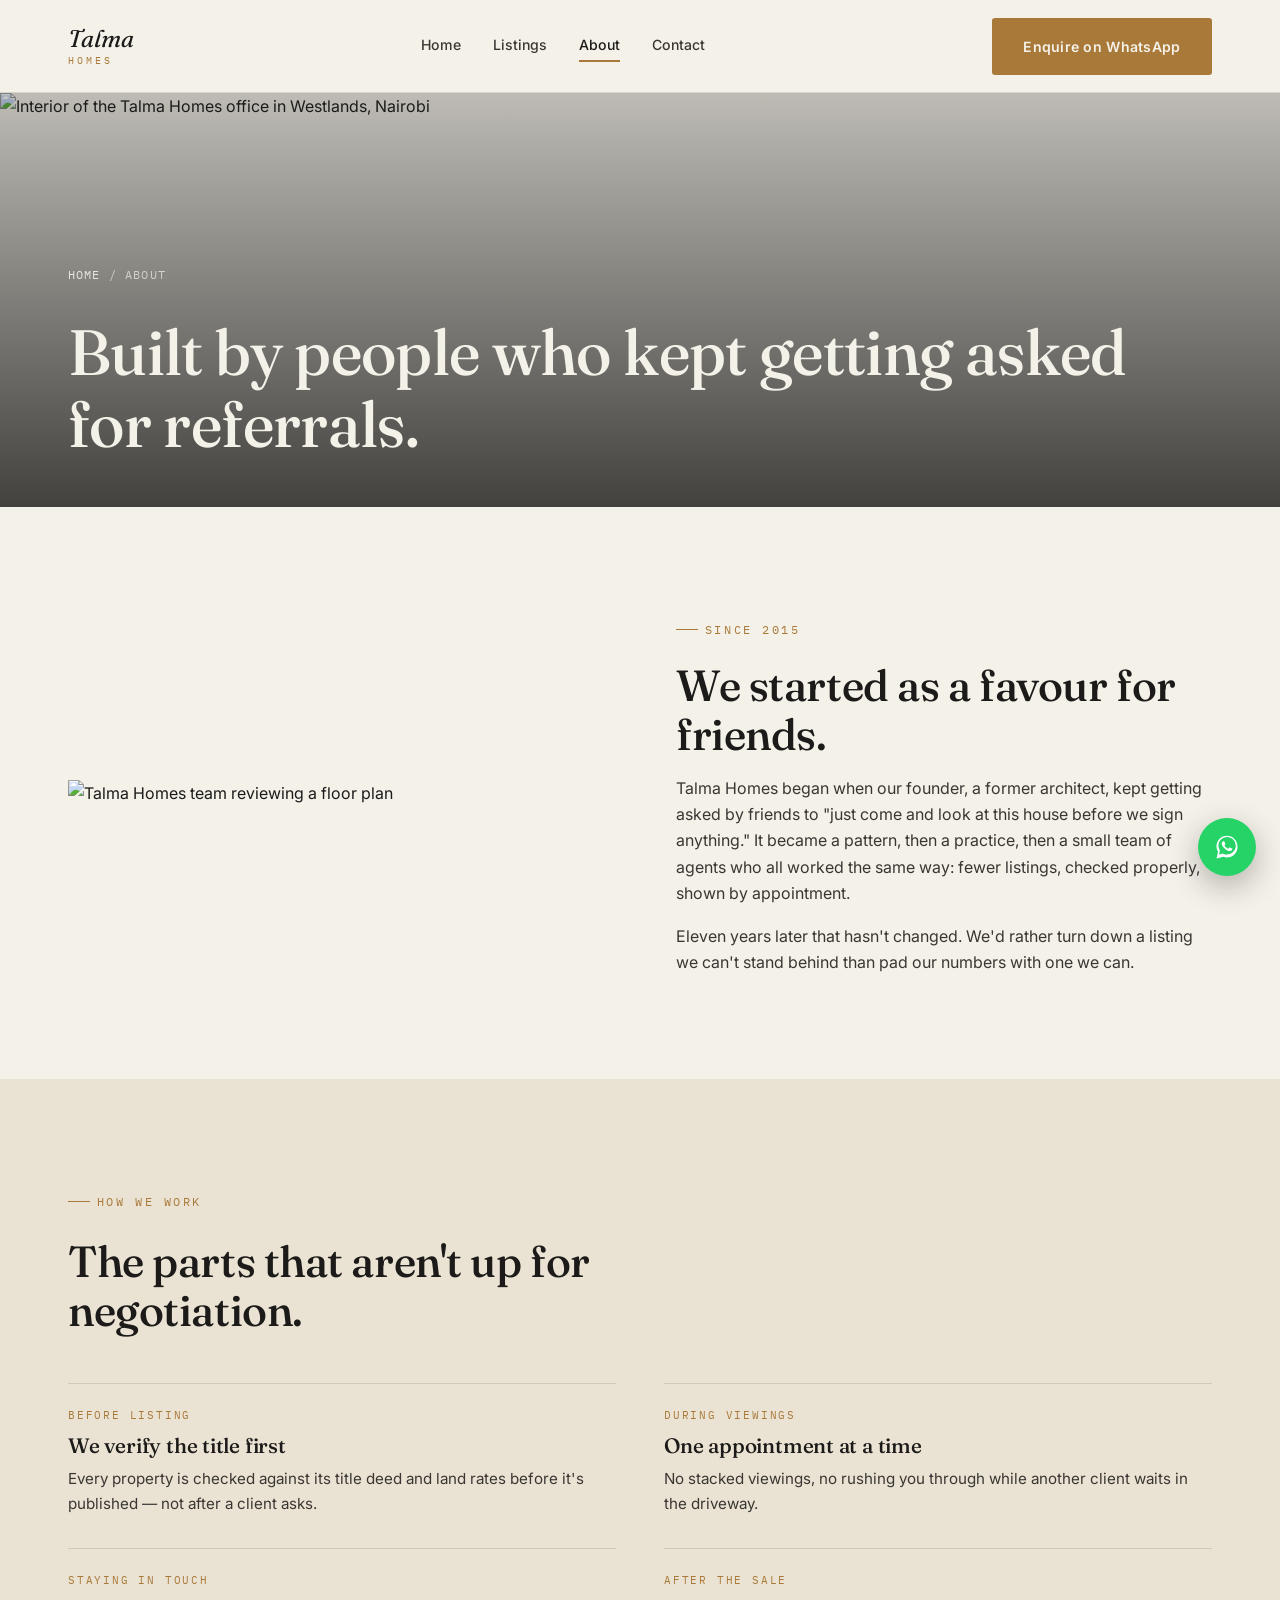
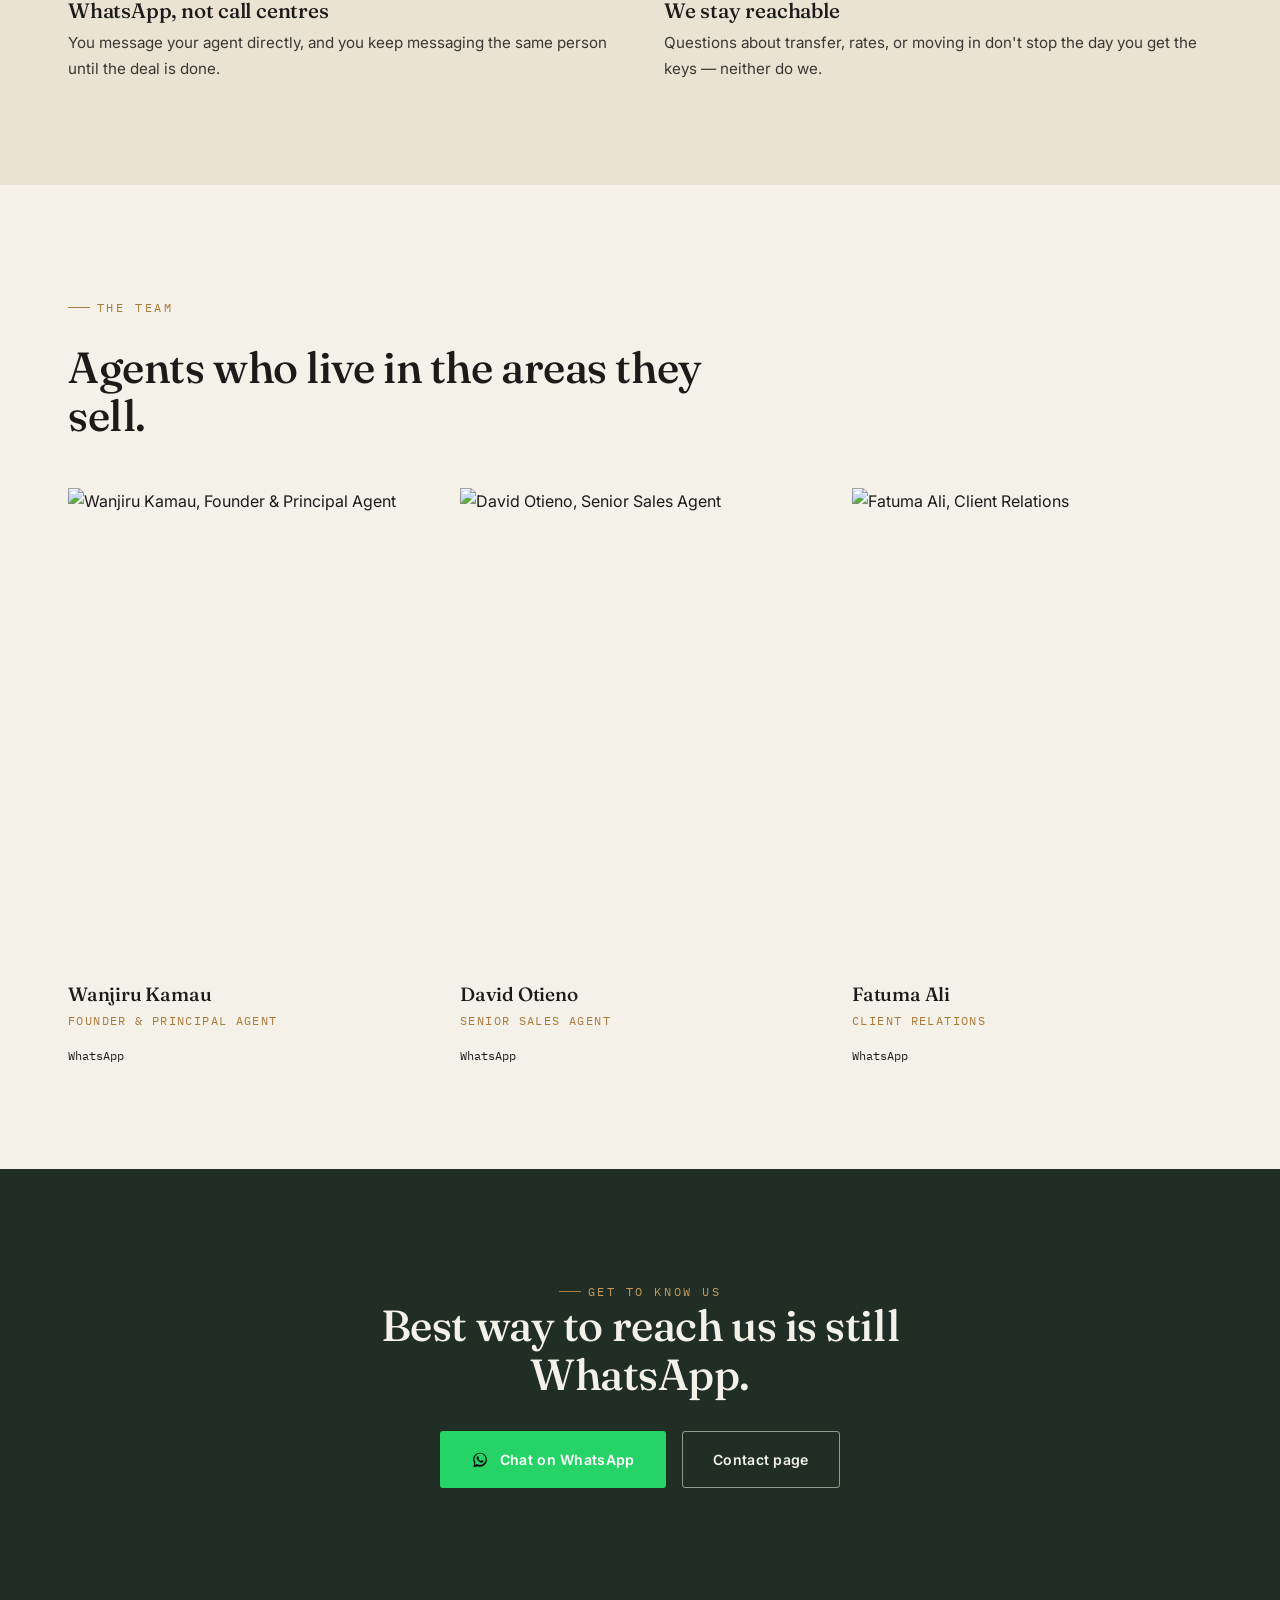
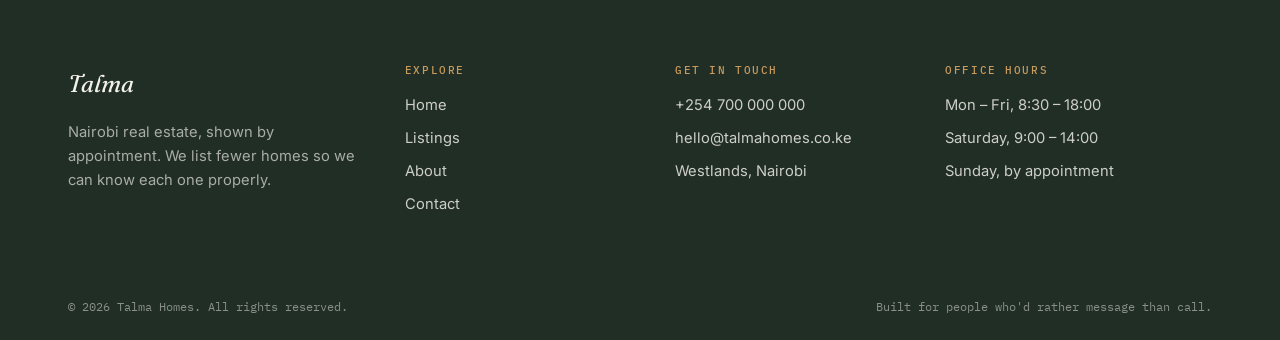
==== about.html @ 682d4762 "Add files via upload" ====
<!DOCTYPE html>
<html lang="en">
<head>
<meta charset="UTF-8">
<meta name="viewport" content="width=device-width, initial-scale=1.0">
<title>About — Talma Homes</title>
<meta name="description" content="Talma Homes is a Nairobi real estate agency built around verified listings, private viewings, and answering clients on WhatsApp.">
<link rel="preconnect" href="https://fonts.googleapis.com">
<link rel="preconnect" href="https://fonts.gstatic.com" crossorigin>
<link href="https://fonts.googleapis.com/css2?family=Fraunces:ital,opsz,wght@0,9..144,300;0,9..144,500;0,9..144,600;1,9..144,500&family=Inter:wght@400;500;600;700&family=IBM+Plex+Mono:wght@400;500;600&display=swap" rel="stylesheet">
<link rel="stylesheet" href="styles.css">
</head>
<body>

<header class="site-header">
  <div class="container nav">
    <a href="index.html" class="logo">
      <span class="logo-mark">Talma</span>
      <span class="logo-sub">HOMES</span>
    </a>
    <nav class="nav-links" aria-label="Primary">
      <a href="index.html">Home</a>
      <a href="listings.html">Listings</a>
      <a href="about.html" aria-current="page">About</a>
      <a href="contact.html">Contact</a>
    </nav>
    <div class="nav-right">
      <a class="btn btn-brass js-wa-generic" href="#" target="_blank" rel="noopener">Enquire on WhatsApp</a>
      <button class="nav-toggle" aria-label="Open menu" aria-expanded="false">
        <span></span><span></span><span></span>
      </button>
    </div>
  </div>
</header>

<div class="mobile-menu">
  <div class="mobile-menu__top">
    <span class="logo-mark">Talma</span>
    <button class="mobile-menu__close" aria-label="Close menu">&times;</button>
  </div>
  <a href="index.html">Home</a>
  <a href="listings.html">Listings</a>
  <a href="about.html">About</a>
  <a href="contact.html">Contact</a>
  <a href="#" class="js-wa-generic" target="_blank" rel="noopener">Chat on WhatsApp</a>
</div>

<main>

  <section class="page-banner">
    <div class="page-banner__bg">
      <img src="https://picsum.photos/seed/talma-about-banner/1600/700" alt="Interior of the Talma Homes office in Westlands, Nairobi">
    </div>
    <div class="container page-banner__content">
      <div class="breadcrumb"><a href="index.html">Home</a> / About</div>
      <h1>Built by people who kept getting asked for referrals.</h1>
    </div>
  </section>

  <section class="section">
    <div class="container split">
      <div class="split__media frame">
        <span class="corner corner--tl"></span><span class="corner corner--tr"></span><span class="corner corner--bl"></span><span class="corner corner--br"></span>
        <img src="https://picsum.photos/seed/talma-about-team/900/1000" alt="Talma Homes team reviewing a floor plan">
      </div>
      <div class="split__copy">
        <span class="eyebrow">Since 2015</span>
        <h2>We started as a favour for friends.</h2>
        <p>Talma Homes began when our founder, a former architect, kept getting asked by friends to "just come and look at this house before we sign anything." It became a pattern, then a practice, then a small team of agents who all worked the same way: fewer listings, checked properly, shown by appointment.</p>
        <p>Eleven years later that hasn't changed. We'd rather turn down a listing we can't stand behind than pad our numbers with one we can.</p>
      </div>
    </div>
  </section>

  <section class="section section--alt">
    <div class="container">
      <div class="section-head">
        <span class="eyebrow">How we work</span>
        <h2>The parts that aren't up for negotiation.</h2>
      </div>
      <div class="value-grid">
        <div class="value-item">
          <span class="value-item__label">Before listing</span>
          <h3 class="value-item__title">We verify the title first</h3>
          <p class="value-item__text">Every property is checked against its title deed and land rates before it's published — not after a client asks.</p>
        </div>
        <div class="value-item">
          <span class="value-item__label">During viewings</span>
          <h3 class="value-item__title">One appointment at a time</h3>
          <p class="value-item__text">No stacked viewings, no rushing you through while another client waits in the driveway.</p>
        </div>
        <div class="value-item">
          <span class="value-item__label">Staying in touch</span>
          <h3 class="value-item__title">WhatsApp, not call centres</h3>
          <p class="value-item__text">You message your agent directly, and you keep messaging the same person until the deal is done.</p>
        </div>
        <div class="value-item">
          <span class="value-item__label">After the sale</span>
          <h3 class="value-item__title">We stay reachable</h3>
          <p class="value-item__text">Questions about transfer, rates, or moving in don't stop the day you get the keys — neither do we.</p>
        </div>
      </div>
    </div>
  </section>

  <section class="section">
    <div class="container">
      <div class="section-head">
        <span class="eyebrow">The team</span>
        <h2>Agents who live in the areas they sell.</h2>
      </div>
      <div class="team-grid" id="team-grid"></div>
    </div>
  </section>

  <section class="section cta-band section--dark">
    <div class="container">
      <span class="eyebrow eyebrow--dark eyebrow--center">Get to know us</span>
      <h2>Best way to reach us is still WhatsApp.</h2>
      <div class="btn-row">
        <a href="#" class="btn btn-whatsapp js-wa-generic" target="_blank" rel="noopener">
          <svg viewBox="0 0 32 32" xmlns="http://www.w3.org/2000/svg" aria-hidden="true"><path d="M16.02 3C9.4 3 4 8.4 4 15.02c0 2.34.66 4.53 1.8 6.4L4 29l7.76-1.76a11.9 11.9 0 0 0 4.26.78h.01c6.62 0 12.02-5.4 12.02-12.02C28.05 8.4 22.65 3 16.02 3zm0 21.86c-1.5 0-2.96-.4-4.24-1.15l-.3-.18-4.6 1.04 1.06-4.48-.2-.31a9.83 9.83 0 0 1-1.53-5.26c0-5.46 4.45-9.9 9.92-9.9 2.65 0 5.14 1.03 7.01 2.9a9.85 9.85 0 0 1 2.9 6.99c0 5.47-4.45 9.9-9.92 9.9zm5.44-7.42c-.3-.15-1.76-.87-2.03-.97-.27-.1-.47-.15-.67.15-.2.3-.77.97-.94 1.17-.17.2-.35.22-.65.07-.3-.15-1.25-.46-2.38-1.47-.88-.78-1.47-1.75-1.65-2.05-.17-.3-.02-.46.13-.6.14-.14.3-.35.45-.52.15-.17.2-.3.3-.5.1-.2.05-.37-.02-.52-.07-.15-.67-1.6-.92-2.2-.24-.58-.49-.5-.67-.5h-.57c-.2 0-.52.07-.79.37s-1.04 1.02-1.04 2.48 1.07 2.87 1.22 3.07c.15.2 2.1 3.2 5.08 4.49.71.3 1.26.49 1.69.62.71.23 1.36.2 1.87.12.57-.08 1.76-.72 2-1.42.25-.7.25-1.29.17-1.42-.07-.12-.27-.2-.57-.35z"/></svg>
          Chat on WhatsApp
        </a>
        <a href="contact.html" class="btn btn-outline--light">Contact page</a>
      </div>
    </div>
  </section>

</main>

<footer class="site-footer">
  <div class="container footer-grid">
    <div class="footer-brand">
      <span class="logo-mark">Talma</span>
      <p>Nairobi real estate, shown by appointment. We list fewer homes so we can know each one properly.</p>
    </div>
    <div class="footer-col">
      <h4>Explore</h4>
      <ul>
        <li><a href="index.html">Home</a></li>
        <li><a href="listings.html">Listings</a></li>
        <li><a href="about.html">About</a></li>
        <li><a href="contact.html">Contact</a></li>
      </ul>
    </div>
    <div class="footer-col">
      <h4>Get in touch</h4>
      <ul>
        <li class="js-phone-display">+254 700 000 000</li>
        <li class="js-email-display">hello@talmahomes.co.ke</li>
        <li>Westlands, Nairobi</li>
      </ul>
    </div>
    <div class="footer-col">
      <h4>Office hours</h4>
      <ul>
        <li>Mon – Fri, 8:30 – 18:00</li>
        <li>Saturday, 9:00 – 14:00</li>
        <li>Sunday, by appointment</li>
      </ul>
    </div>
  </div>
  <div class="container footer-bottom">
    <span>© <span id="year"></span> Talma Homes. All rights reserved.</span>
    <span>Built for people who'd rather message than call.</span>
  </div>
</footer>

<script src="data.js"></script>
<script src="main.js"></script>
</body>
</html>
---- styles.css ----
/* ==========================================================================
   TALMA HOMES — Stylesheet
   Design language: architectural drafting meets modern real estate.
   Signature device: the "title block" (spec-sheet strip) and corner
   registration marks, borrowed from architectural drawings.
   ========================================================================== */

/* ---------- Reset ---------- */
*, *::before, *::after { box-sizing: border-box; }
html { scroll-behavior: smooth; }
body, h1, h2, h3, h4, p, figure, blockquote { margin: 0; }
ul, ol { margin: 0; padding: 0; list-style: none; }
img { max-width: 100%; display: block; }
a { color: inherit; text-decoration: none; }
button { font: inherit; cursor: pointer; }
input, textarea, select { font: inherit; }

@media (prefers-reduced-motion: reduce) {
  *, *::before, *::after { animation-duration: 0.01ms !important; animation-iteration-count: 1 !important; transition-duration: 0.01ms !important; scroll-behavior: auto !important; }
}

/* ---------- Tokens ---------- */
:root {
  /* color */
  --ink: #1C1B19;
  --ink-soft: #3A3733;
  --canvas: #F4F1E9;
  --canvas-alt: #EAE3D3;
  --stone: #8F8778;
  --stone-light: #C9C2B0;
  --brass: #A9793A;
  --brass-light: #C89A5B;
  --brass-dark: #8A5F2A;
  --pine: #202E26;
  --pine-light: #2C3E32;
  --white: #FFFFFF;
  --line: rgba(28, 27, 25, 0.13);
  --line-on-dark: rgba(244, 241, 233, 0.16);
  --wa-green: #25D366;
  --wa-green-dark: #1DA851;

  /* type */
  --font-display: 'Fraunces', 'Iowan Old Style', serif;
  --font-body: 'Inter', -apple-system, sans-serif;
  --font-mono: 'IBM Plex Mono', 'SFMono-Regular', monospace;

  /* spacing */
  --sp-1: .5rem;
  --sp-2: 1rem;
  --sp-3: 1.5rem;
  --sp-4: 2rem;
  --sp-5: 3rem;
  --sp-6: 4.5rem;
  --sp-7: 6.5rem;

  --radius: 3px;
  --shadow-card: 0 1px 2px rgba(28,27,25,.04), 0 12px 28px -14px rgba(28,27,25,.28);
  --shadow-float: 0 10px 30px rgba(28,27,25,.3);
}

/* ---------- Base ---------- */
body {
  font-family: var(--font-body);
  color: var(--ink);
  background: var(--canvas);
  font-size: 16px;
  line-height: 1.65;
  -webkit-font-smoothing: antialiased;
}

h1, h2, h3, h4 { font-family: var(--font-display); font-weight: 500; line-height: 1.12; color: var(--ink); letter-spacing: -0.01em; }
h1 { font-size: clamp(2.6rem, 5vw, 4.6rem); font-weight: 500; }
h2 { font-size: clamp(2rem, 3.4vw, 2.9rem); }
h3 { font-size: clamp(1.3rem, 2vw, 1.6rem); }
p { color: var(--ink-soft); }
p + p { margin-top: 1em; }

.lede { font-size: clamp(1.05rem, 1.6vw, 1.25rem); color: var(--ink-soft); max-width: 46ch; }
.lede--center { margin-inline: auto; text-align: center; }
.empty-state { grid-column: 1 / -1; font-family: var(--font-mono); font-size: .9rem; color: var(--stone); padding: var(--sp-5) 0; text-align: center; }

:focus-visible { outline: 2px solid var(--brass); outline-offset: 3px; }

/* Eyebrow label — small tracked mono caption used above headings */
.eyebrow {
  font-family: var(--font-mono);
  font-size: .72rem;
  letter-spacing: .22em;
  text-transform: uppercase;
  color: var(--brass);
  display: inline-flex;
  align-items: center;
  gap: .6em;
}
.eyebrow::before { content: ''; width: 22px; height: 1px; background: var(--brass); display: inline-block; }
.eyebrow--dark { color: var(--brass-light); }
.eyebrow--center { justify-content: center; }

/* ---------- Layout ---------- */
.container { max-width: 1240px; margin-inline: auto; padding-inline: clamp(1.25rem, 4vw, 3rem); }
.section { padding-block: var(--sp-7); }
.section--tight { padding-block: var(--sp-5); }
.section--alt { background: var(--canvas-alt); }
.section--dark { background: var(--pine); color: var(--canvas); }
.section--dark p { color: rgba(244,241,233,.72); }
.section--dark h2, .section--dark h3 { color: var(--canvas); }
.section-head { max-width: 640px; margin-bottom: var(--sp-5); }
.section-head + .section-head { margin-top: 0; }
.section-head h2 { margin-top: .6em; }
.section-head--split { display: flex; justify-content: space-between; align-items: flex-end; gap: var(--sp-4); max-width: none; }

.hairline { border: none; border-top: 1px solid var(--line); }
.hairline--dark { border-top: 1px solid var(--line-on-dark); }

/* ---------- Buttons ---------- */
.btn {
  display: inline-flex; align-items: center; justify-content: center; gap: .65rem;
  padding: 1rem 1.9rem; font-family: var(--font-body); font-weight: 600; font-size: .88rem;
  letter-spacing: .02em; border-radius: var(--radius); border: 1px solid transparent;
  transition: background .2s ease, color .2s ease, border-color .2s ease, transform .2s ease;
  white-space: nowrap;
}
.btn:active { transform: translateY(1px); }
.btn-brass { background: var(--brass); color: var(--canvas); }
.btn-brass:hover { background: var(--ink); color: var(--canvas); }
.btn-outline { border-color: var(--ink); color: var(--ink); background: transparent; }
.btn-outline:hover { background: var(--ink); color: var(--canvas); }
.btn-outline--light { border-color: rgba(244,241,233,.55); color: var(--canvas); }
.btn-outline--light:hover { background: var(--canvas); color: var(--ink); border-color: var(--canvas); }
.btn-whatsapp { background: var(--wa-green); color: #fff; }
.btn-whatsapp:hover { background: var(--wa-green-dark); }
.btn-block { width: 100%; }
.btn svg { width: 18px; height: 18px; flex-shrink: 0; }

/* ---------- Header / Nav ---------- */
.site-header {
  position: sticky; top: 0; z-index: 500;
  background: rgba(244, 241, 233, .92); backdrop-filter: blur(8px);
  border-bottom: 1px solid var(--line);
}
.nav { display: flex; align-items: center; justify-content: space-between; padding-block: 1.1rem; gap: var(--sp-3); }
.logo { display: flex; flex-direction: column; line-height: 1; gap: .3rem; }
.logo-mark { font-family: var(--font-display); font-style: italic; font-size: 1.5rem; color: var(--ink); }
.logo-sub { font-family: var(--font-mono); font-size: .6rem; letter-spacing: .3em; color: var(--brass); }
.nav-links { display: flex; align-items: center; gap: var(--sp-4); }
.nav-links a {
  font-size: .88rem; font-weight: 500; color: var(--ink-soft); position: relative; padding-bottom: 3px;
}
.nav-links a:hover, .nav-links a[aria-current="page"] { color: var(--ink); }
.nav-links a[aria-current="page"]::after {
  content: ''; position: absolute; left: 0; right: 0; bottom: -3px; height: 2px; background: var(--brass);
}
.nav-right { display: flex; align-items: center; gap: var(--sp-3); }
.nav-toggle { display: none; flex-direction: column; gap: 5px; background: none; border: none; padding: 6px; }
.nav-toggle span { width: 24px; height: 2px; background: var(--ink); display: block; transition: transform .25s ease, opacity .25s ease; }

.mobile-menu {
  position: fixed; inset: 0; background: var(--canvas); z-index: 600;
  display: flex; flex-direction: column; padding: var(--sp-3) clamp(1.25rem,4vw,3rem);
  transform: translateY(-100%); transition: transform .3s ease; overflow-y: auto;
}
.mobile-menu.is-open { transform: translateY(0); }
.mobile-menu__top { display: flex; justify-content: space-between; align-items: center; margin-bottom: var(--sp-5); }
.mobile-menu__close { background: none; border: none; font-size: 1.8rem; line-height: 1; color: var(--ink); }
.mobile-menu a { display: block; font-family: var(--font-display); font-size: 2rem; padding-block: .5rem; border-bottom: 1px solid var(--line); }
body.menu-open { overflow: hidden; }

/* ---------- Title block (signature component) ---------- */
.title-block { display: flex; flex-wrap: wrap; border-top: 1px solid var(--brass); border-bottom: 1px solid var(--brass); }
.title-block__item { padding: 1.1rem 1.6rem; border-right: 1px solid var(--line); flex: 1 1 150px; }
.title-block__item:last-child { border-right: none; }
.title-block__label { display: block; font-family: var(--font-mono); font-size: .66rem; letter-spacing: .16em; text-transform: uppercase; color: var(--stone); margin-bottom: .35rem; }
.title-block__value { font-family: var(--font-display); font-size: 1.25rem; color: var(--ink); }

.title-block--float {
  background: var(--canvas); box-shadow: var(--shadow-card); margin-top: -64px; position: relative; z-index: 20;
}
.title-block--dark { border-color: var(--brass-light); background: var(--pine-light); }
.title-block--dark .title-block__item { border-right-color: var(--line-on-dark); }
.title-block--dark .title-block__label { color: rgba(244,241,233,.6); }
.title-block--dark .title-block__value { color: var(--canvas); }

/* ---------- Corner registration marks ---------- */
.frame { position: relative; }
.corner { position: absolute; width: 20px; height: 20px; border-color: var(--brass); opacity: 0; transition: opacity .3s ease; pointer-events: none; }
.frame:hover .corner, .frame:focus-within .corner, .frame.is-visible .corner { opacity: 1; }
.corner--tl { top: 12px; left: 12px; border-top: 2px solid; border-left: 2px solid; }
.corner--tr { top: 12px; right: 12px; border-top: 2px solid; border-right: 2px solid; }
.corner--bl { bottom: 12px; left: 12px; border-bottom: 2px solid; border-left: 2px solid; }
.corner--br { bottom: 12px; right: 12px; border-bottom: 2px solid; border-right: 2px solid; }
.frame--always .corner { opacity: 1; }

/* ---------- Hero (home) ---------- */
.hero { position: relative; min-height: 92vh; display: flex; align-items: flex-end; overflow: hidden; }
.hero__bg { position: absolute; inset: 0; }
.hero__bg img { width: 100%; height: 100%; object-fit: cover; }
.hero__bg::after {
  content: ''; position: absolute; inset: 0;
  background: linear-gradient(180deg, rgba(28,27,25,.15) 0%, rgba(28,27,25,.15) 40%, rgba(28,27,25,.86) 100%);
}
.hero__content { position: relative; z-index: 2; color: var(--canvas); padding-bottom: var(--sp-6); width: 100%; }
.hero__title { color: var(--canvas); margin-top: .7em; max-width: 16ch; }
.hero__subtitle { color: rgba(244,241,233,.82); max-width: 42ch; margin-top: var(--sp-2); font-size: 1.05rem; }
.hero__actions { display: flex; flex-wrap: wrap; gap: var(--sp-2); margin-top: var(--sp-4); }

/* ---------- Page banner (interior pages) ---------- */
.page-banner { position: relative; min-height: 46vh; display: flex; align-items: flex-end; overflow: hidden; }
.page-banner__bg { position: absolute; inset: 0; }
.page-banner__bg img { width: 100%; height: 100%; object-fit: cover; }
.page-banner__bg::after { content: ''; position: absolute; inset: 0; background: linear-gradient(180deg, rgba(28,27,25,.25) 0%, rgba(28,27,25,.82) 100%); }
.page-banner__content { position: relative; z-index: 2; color: var(--canvas); padding-bottom: var(--sp-5); }
.page-banner h1 { color: var(--canvas); margin-top: .5em; }
.breadcrumb { font-family: var(--font-mono); font-size: .72rem; letter-spacing: .1em; text-transform: uppercase; color: rgba(244,241,233,.7); margin-bottom: var(--sp-2); }
.breadcrumb a { color: rgba(244,241,233,.9); }
.breadcrumb a:hover { color: var(--brass-light); }
.breadcrumb--light { color: var(--stone); }
.breadcrumb--light a { color: var(--ink-soft); }
.breadcrumb--light a:hover { color: var(--brass-dark); }

.detail-main .title-block { margin-top: 2rem; margin-bottom: 2.5rem; }
.detail-main h3 { margin-top: 2.5rem; margin-bottom: .25rem; }

/* ---------- CTA band ---------- */
.cta-band { text-align: center; }
.cta-band h2 { max-width: 20ch; margin-inline: auto; }
.cta-band .btn-row { display: flex; gap: var(--sp-2); justify-content: center; flex-wrap: wrap; margin-top: var(--sp-4); }

/* ---------- Property grid & card ---------- */
.property-grid { display: grid; grid-template-columns: repeat(3, 1fr); gap: var(--sp-4); }
.property-card { background: var(--white); box-shadow: var(--shadow-card); display: flex; flex-direction: column; height: 100%; position: relative; }
.property-card__image { position: relative; aspect-ratio: 4 / 3; overflow: hidden; }
.property-card__image img { width: 100%; height: 100%; object-fit: cover; transition: transform .5s ease; }
.property-card:hover .property-card__image img { transform: scale(1.045); }
.badge { position: absolute; top: 14px; left: 14px; z-index: 3; background: var(--ink); color: var(--canvas); font-family: var(--font-mono); font-size: .64rem; letter-spacing: .12em; text-transform: uppercase; padding: .4rem .7rem; }
.wa-quick {
  position: absolute; top: 14px; right: 14px; z-index: 3; width: 36px; height: 36px; border-radius: 50%;
  background: var(--wa-green); display: flex; align-items: center; justify-content: center; box-shadow: 0 4px 10px rgba(0,0,0,.25);
  transition: background .2s ease, transform .2s ease;
}
.wa-quick:hover { background: var(--wa-green-dark); transform: scale(1.06); }
.wa-quick svg { width: 18px; height: 18px; fill: #fff; }
.property-card__body { padding: var(--sp-3); display: flex; flex-direction: column; gap: .5rem; flex: 1; }
.property-card__location { font-family: var(--font-mono); font-size: .7rem; letter-spacing: .12em; text-transform: uppercase; color: var(--stone); }
.property-card__title { font-size: 1.25rem; }
.property-card__specs { font-family: var(--font-mono); font-size: .78rem; color: var(--ink-soft); display: flex; gap: 1rem; margin-top: auto; padding-top: .75rem; border-top: 1px solid var(--line); }
.property-card__footer { display: flex; align-items: center; justify-content: space-between; padding: 0 var(--sp-3) var(--sp-3); }
.property-card__price { font-family: var(--font-display); font-size: 1.15rem; color: var(--brass-dark); }
.property-card__cta { font-family: var(--font-mono); font-size: .68rem; letter-spacing: .12em; text-transform: uppercase; color: var(--ink); display: inline-flex; align-items: center; gap: .4rem; }
.property-card__link { position: absolute; inset: 0; z-index: 2; }

/* ---------- Filter bar ---------- */
.filter-bar { display: flex; flex-wrap: wrap; align-items: end; gap: var(--sp-3); padding: var(--sp-3); background: var(--white); box-shadow: var(--shadow-card); margin-bottom: var(--sp-5); }
.filter-group { display: flex; flex-direction: column; gap: .4rem; }
.filter-group label { font-family: var(--font-mono); font-size: .66rem; letter-spacing: .14em; text-transform: uppercase; color: var(--stone); }
.filter-group select {
  border: 1px solid var(--line); background: var(--canvas); padding: .65rem .9rem; min-width: 170px; color: var(--ink);
  border-radius: var(--radius); appearance: none;
  background-image: url("data:image/svg+xml;utf8,<svg xmlns='http://www.w3.org/2000/svg' width='10' height='6'><path d='M0 0l5 6 5-6z' fill='%238F8778'/></svg>");
  background-repeat: no-repeat; background-position: right .9rem center;
}
.filter-bar__count { margin-left: auto; font-family: var(--font-mono); font-size: .78rem; color: var(--stone); align-self: center; }

/* ---------- Value / spec list (Why Us) ---------- */
.value-grid { display: grid; grid-template-columns: repeat(2, 1fr); gap: var(--sp-4) var(--sp-5); }
.value-item { padding-top: var(--sp-2); border-top: 1px solid var(--line); }
.value-item__label { font-family: var(--font-mono); font-size: .7rem; letter-spacing: .16em; text-transform: uppercase; color: var(--brass); }
.value-item__title { margin-top: .5rem; font-size: 1.3rem; }
.value-item__text { margin-top: .5rem; font-size: .95rem; }

/* ---------- Stat grid ---------- */
.stat-grid { display: grid; grid-template-columns: repeat(4, 1fr); border-top: 1px solid var(--line-on-dark); border-bottom: 1px solid var(--line-on-dark); }
.stat-item { padding: var(--sp-4) var(--sp-2); border-right: 1px solid var(--line-on-dark); text-align: center; }
.stat-item:last-child { border-right: none; }
.stat-item__number { font-family: var(--font-display); font-size: clamp(2rem, 3.4vw, 2.9rem); color: var(--brass-light); }
.stat-item__label { display: block; margin-top: .5rem; font-family: var(--font-mono); font-size: .68rem; letter-spacing: .14em; text-transform: uppercase; color: rgba(244,241,233,.65); }

/* ---------- Two column split ---------- */
.split { display: grid; grid-template-columns: 1fr 1fr; gap: var(--sp-6); align-items: center; }
.split--reverse .split__media { order: 2; }
.split__copy h2 { margin-top: .5em; }
.split__copy > * + * { margin-top: 1rem; }

/* ---------- Team ---------- */
.team-grid { display: grid; grid-template-columns: repeat(3, 1fr); gap: var(--sp-4); }
.team-card__photo { aspect-ratio: 3/4; overflow: hidden; margin-bottom: var(--sp-2); }
.team-card__photo img { width: 100%; height: 100%; object-fit: cover; }
.team-card__name { font-size: 1.2rem; }
.team-card__role { font-family: var(--font-mono); font-size: .72rem; letter-spacing: .12em; text-transform: uppercase; color: var(--brass); margin-top: .3rem; }
.team-card__contact { margin-top: .8rem; display: flex; gap: .9rem; font-family: var(--font-mono); font-size: .78rem; }
.team-card__contact a:hover { color: var(--brass); }

/* ---------- Gallery (property detail) ---------- */
.gallery { display: grid; gap: .6rem; }
.gallery__main { aspect-ratio: 16/10; overflow: hidden; position: relative; }
.gallery__main img { width: 100%; height: 100%; object-fit: cover; }
.gallery__thumbs { display: grid; grid-template-columns: repeat(4, 1fr); gap: .6rem; }
.gallery__thumb { aspect-ratio: 4/3; overflow: hidden; border: 2px solid transparent; padding: 0; background: none; }
.gallery__thumb img { width: 100%; height: 100%; object-fit: cover; opacity: .75; transition: opacity .2s ease; }
.gallery__thumb:hover img { opacity: 1; }
.gallery__thumb.is-active { border-color: var(--brass); }
.gallery__thumb.is-active img { opacity: 1; }

/* ---------- Property detail layout ---------- */
.detail-layout { display: grid; grid-template-columns: 1.7fr 1fr; gap: var(--sp-6); align-items: start; margin-top: var(--sp-6); }
.detail-header__location { font-family: var(--font-mono); font-size: .78rem; letter-spacing: .12em; text-transform: uppercase; color: var(--stone); }
.detail-header h1 { margin-top: .4em; font-size: clamp(2rem, 3.6vw, 2.8rem); }
.detail-header__price { font-family: var(--font-display); font-size: 1.7rem; color: var(--brass-dark); margin-top: .5rem; }
.detail-description { margin-top: var(--sp-4); max-width: 62ch; }
.feature-list { display: grid; grid-template-columns: repeat(2, 1fr); gap: .7rem 1.5rem; margin-top: var(--sp-3); }
.feature-list li { padding-left: 1.4rem; position: relative; font-size: .95rem; color: var(--ink-soft); }
.feature-list li::before { content: '+'; position: absolute; left: 0; color: var(--brass); font-family: var(--font-mono); font-weight: 600; }

.agent-card { background: var(--white); box-shadow: var(--shadow-card); padding: var(--sp-4); position: sticky; top: 100px; }
.agent-card__photo { width: 84px; height: 84px; border-radius: 50%; overflow: hidden; margin-bottom: var(--sp-2); }
.agent-card__photo img { width: 100%; height: 100%; object-fit: cover; }
.agent-card__name { font-size: 1.15rem; }
.agent-card__role { font-family: var(--font-mono); font-size: .7rem; letter-spacing: .1em; text-transform: uppercase; color: var(--brass); margin-top: .2rem; }
.agent-card__note { font-family: var(--font-mono); font-size: .72rem; color: var(--stone); margin-top: var(--sp-3); text-align: center; }
.agent-card .btn { margin-top: var(--sp-3); }

/* ---------- Forms (contact) ---------- */
.form-grid { display: grid; grid-template-columns: 1.1fr .9fr; gap: var(--sp-6); }
.form-field { display: flex; flex-direction: column; gap: .5rem; margin-bottom: var(--sp-3); }
.form-field label { font-family: var(--font-mono); font-size: .7rem; letter-spacing: .12em; text-transform: uppercase; color: var(--stone); }
.form-field input, .form-field textarea, .form-field select {
  border: 1px solid var(--line); background: var(--white); padding: .85rem 1rem; border-radius: var(--radius); color: var(--ink);
}
.form-field textarea { resize: vertical; min-height: 130px; }
.form-row { display: grid; grid-template-columns: 1fr 1fr; gap: var(--sp-3); }
.form-note { font-family: var(--font-mono); font-size: .74rem; color: var(--stone); margin-top: var(--sp-2); display: flex; gap: .5rem; align-items: flex-start; }
.form-note svg { flex-shrink: 0; margin-top: .15rem; width: 16px; height: 16px; }
.form-status { font-family: var(--font-mono); font-size: .8rem; color: var(--brass-dark); margin-top: 1rem; min-height: 1.2em; }
.map-frame { width: 100%; height: 420px; border: 0; filter: grayscale(0.15) contrast(1.05); }
.info-panel { background: var(--pine); color: var(--canvas); padding: var(--sp-4); }
.info-panel .title-block { margin-top: var(--sp-3); }
.info-panel h3 { color: var(--canvas); }

/* ---------- Footer ---------- */
.site-footer { background: var(--pine); color: rgba(244,241,233,.82); padding-top: var(--sp-6); }
.footer-grid { display: grid; grid-template-columns: 1.3fr 1fr 1fr 1.2fr; gap: var(--sp-5); padding-bottom: var(--sp-5); }
.footer-brand .logo-mark { color: var(--canvas); }
.footer-brand p { margin-top: var(--sp-2); max-width: 32ch; color: rgba(244,241,233,.65); font-size: .92rem; }
.footer-col h4 { font-family: var(--font-mono); font-size: .7rem; letter-spacing: .14em; text-transform: uppercase; color: var(--brass-light); margin-bottom: var(--sp-2); }
.footer-col ul li { margin-bottom: .55rem; font-size: .92rem; }
.footer-col a:hover { color: var(--brass-light); }
.footer-bottom { display: flex; justify-content: space-between; align-items: center; padding-block: var(--sp-3); font-family: var(--font-mono); font-size: .72rem; color: rgba(244,241,233,.5); flex-wrap: wrap; gap: .5rem; }

/* ---------- WhatsApp floating button ---------- */
.wa-float {
  position: fixed; bottom: 24px; right: 24px; z-index: 900; width: 58px; height: 58px; border-radius: 50%;
  background: var(--wa-green); display: flex; align-items: center; justify-content: center; box-shadow: var(--shadow-float);
  animation: wa-pulse 2.6s infinite;
}
.wa-float:hover { background: var(--wa-green-dark); }
.wa-float svg { width: 28px; height: 28px; fill: #fff; }
@keyframes wa-pulse {
  0% { box-shadow: 0 0 0 0 rgba(37,211,102,.55), var(--shadow-float); }
  70% { box-shadow: 0 0 0 16px rgba(37,211,102,0), var(--shadow-float); }
  100% { box-shadow: 0 0 0 0 rgba(37,211,102,0), var(--shadow-float); }
}

/* ---------- Utility ---------- */
.mt-0 { margin-top: 0 !important; }
.text-center { text-align: center; }
.visually-hidden { position: absolute; width: 1px; height: 1px; overflow: hidden; clip: rect(0 0 0 0); white-space: nowrap; }

/* ==========================================================================
   Responsive
   ========================================================================== */
@media (max-width: 980px) {
  .nav-links, .nav-right .btn { display: none; }
  .nav-toggle { display: flex; }
  .property-grid { grid-template-columns: repeat(2, 1fr); }
  .value-grid { grid-template-columns: 1fr; }
  .stat-grid { grid-template-columns: repeat(2, 1fr); }
  .stat-item:nth-child(2) { border-right: none; }
  .split, .form-grid, .detail-layout { grid-template-columns: 1fr; }
  .split__media { order: -1 !important; }
  .footer-grid { grid-template-columns: 1fr 1fr; }
  .team-grid { grid-template-columns: 1fr 1fr; }
  .agent-card { position: static; }
}

@media (max-width: 620px) {
  .property-grid, .team-grid, .footer-grid { grid-template-columns: 1fr; }
  .gallery__thumbs { grid-template-columns: repeat(4, 1fr); }
  .title-block__item { flex: 1 1 50%; }
  .form-row { grid-template-columns: 1fr; }
  .feature-list { grid-template-columns: 1fr; }
  .hero { min-height: 100vh; }
  .filter-bar__count { margin-left: 0; }
  .wa-float { width: 52px; height: 52px; bottom: 16px; right: 16px; }
}
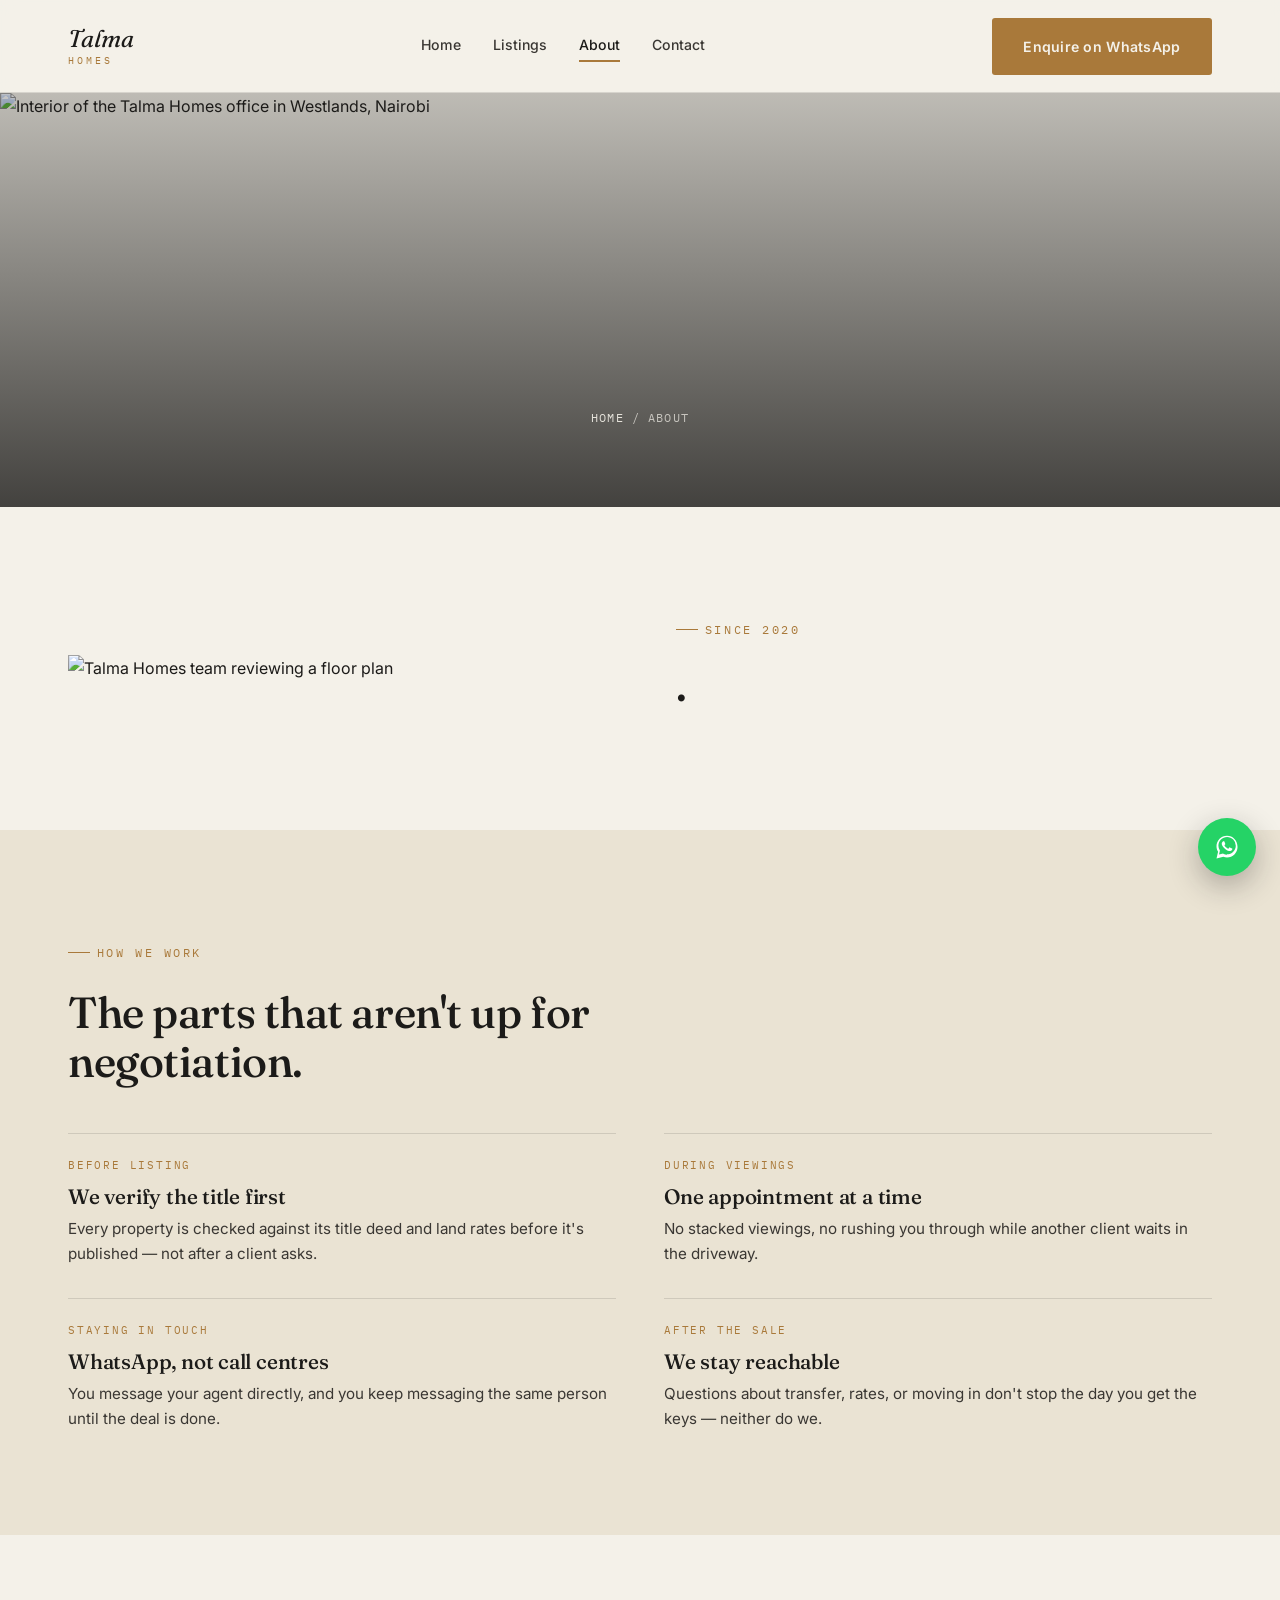
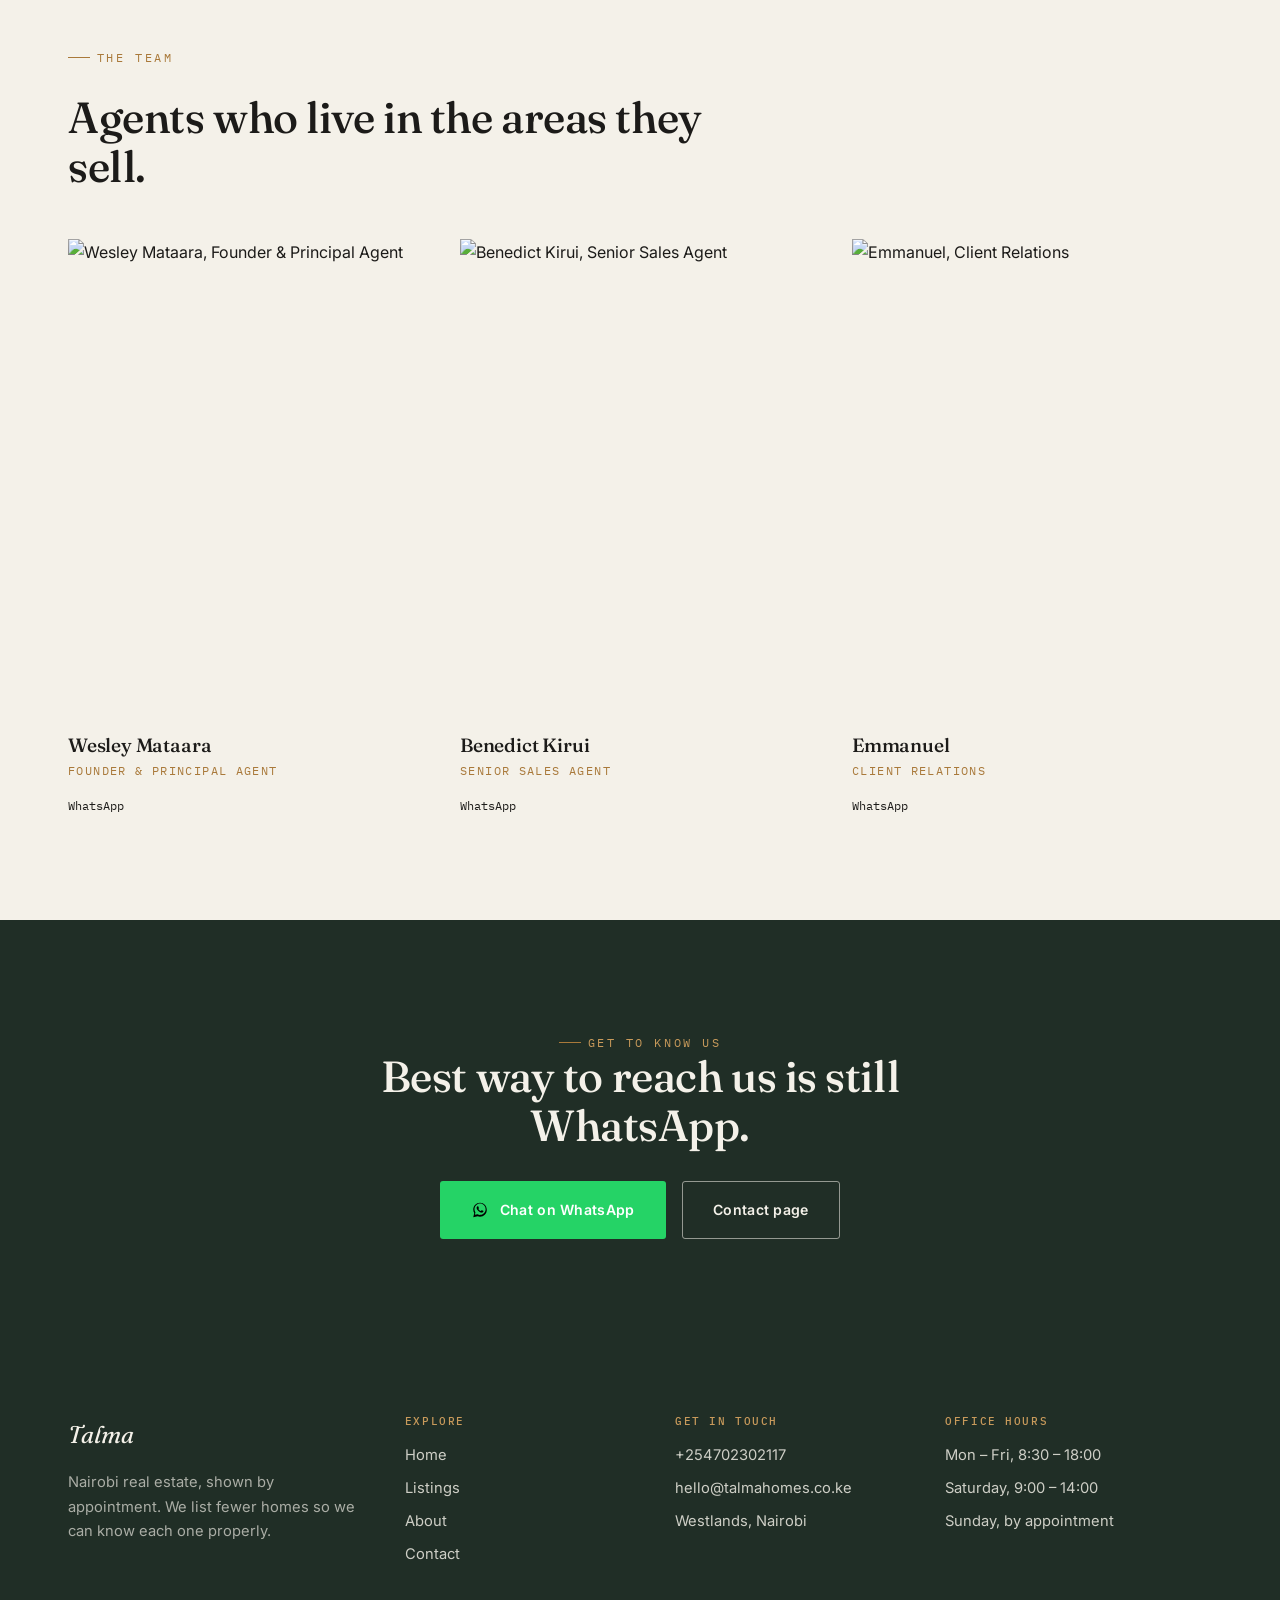
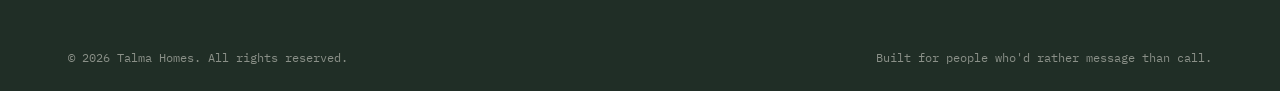
==== commit 58394237: "Update about.html" ====
--- a/about.html
+++ b/about.html
@@ -53,7 +53,7 @@
     </div>
     <div class="container page-banner__content">
       <div class="breadcrumb"><a href="index.html">Home</a> / About</div>
-      <h1>Built by people who kept getting asked for referrals.</h1>
+      <h1></h1>
     </div>
   </section>
 
@@ -64,10 +64,10 @@
         <img src="https://picsum.photos/seed/talma-about-team/900/1000" alt="Talma Homes team reviewing a floor plan">
       </div>
       <div class="split__copy">
-        <span class="eyebrow">Since 2015</span>
-        <h2>We started as a favour for friends.</h2>
-        <p>Talma Homes began when our founder, a former architect, kept getting asked by friends to "just come and look at this house before we sign anything." It became a pattern, then a practice, then a small team of agents who all worked the same way: fewer listings, checked properly, shown by appointment.</p>
-        <p>Eleven years later that hasn't changed. We'd rather turn down a listing we can't stand behind than pad our numbers with one we can.</p>
+        <span class="eyebrow">Since 2020</span>
+        <h2>.</h2>
+        <p></p>
+        <p></p>
       </div>
     </div>
   </section>
@@ -147,7 +147,7 @@
     <div class="footer-col">
       <h4>Get in touch</h4>
       <ul>
-        <li class="js-phone-display">+254 700 000 000</li>
+        <li class="js-phone-display">+254702302117</li>
         <li class="js-email-display">hello@talmahomes.co.ke</li>
         <li>Westlands, Nairobi</li>
       </ul>
